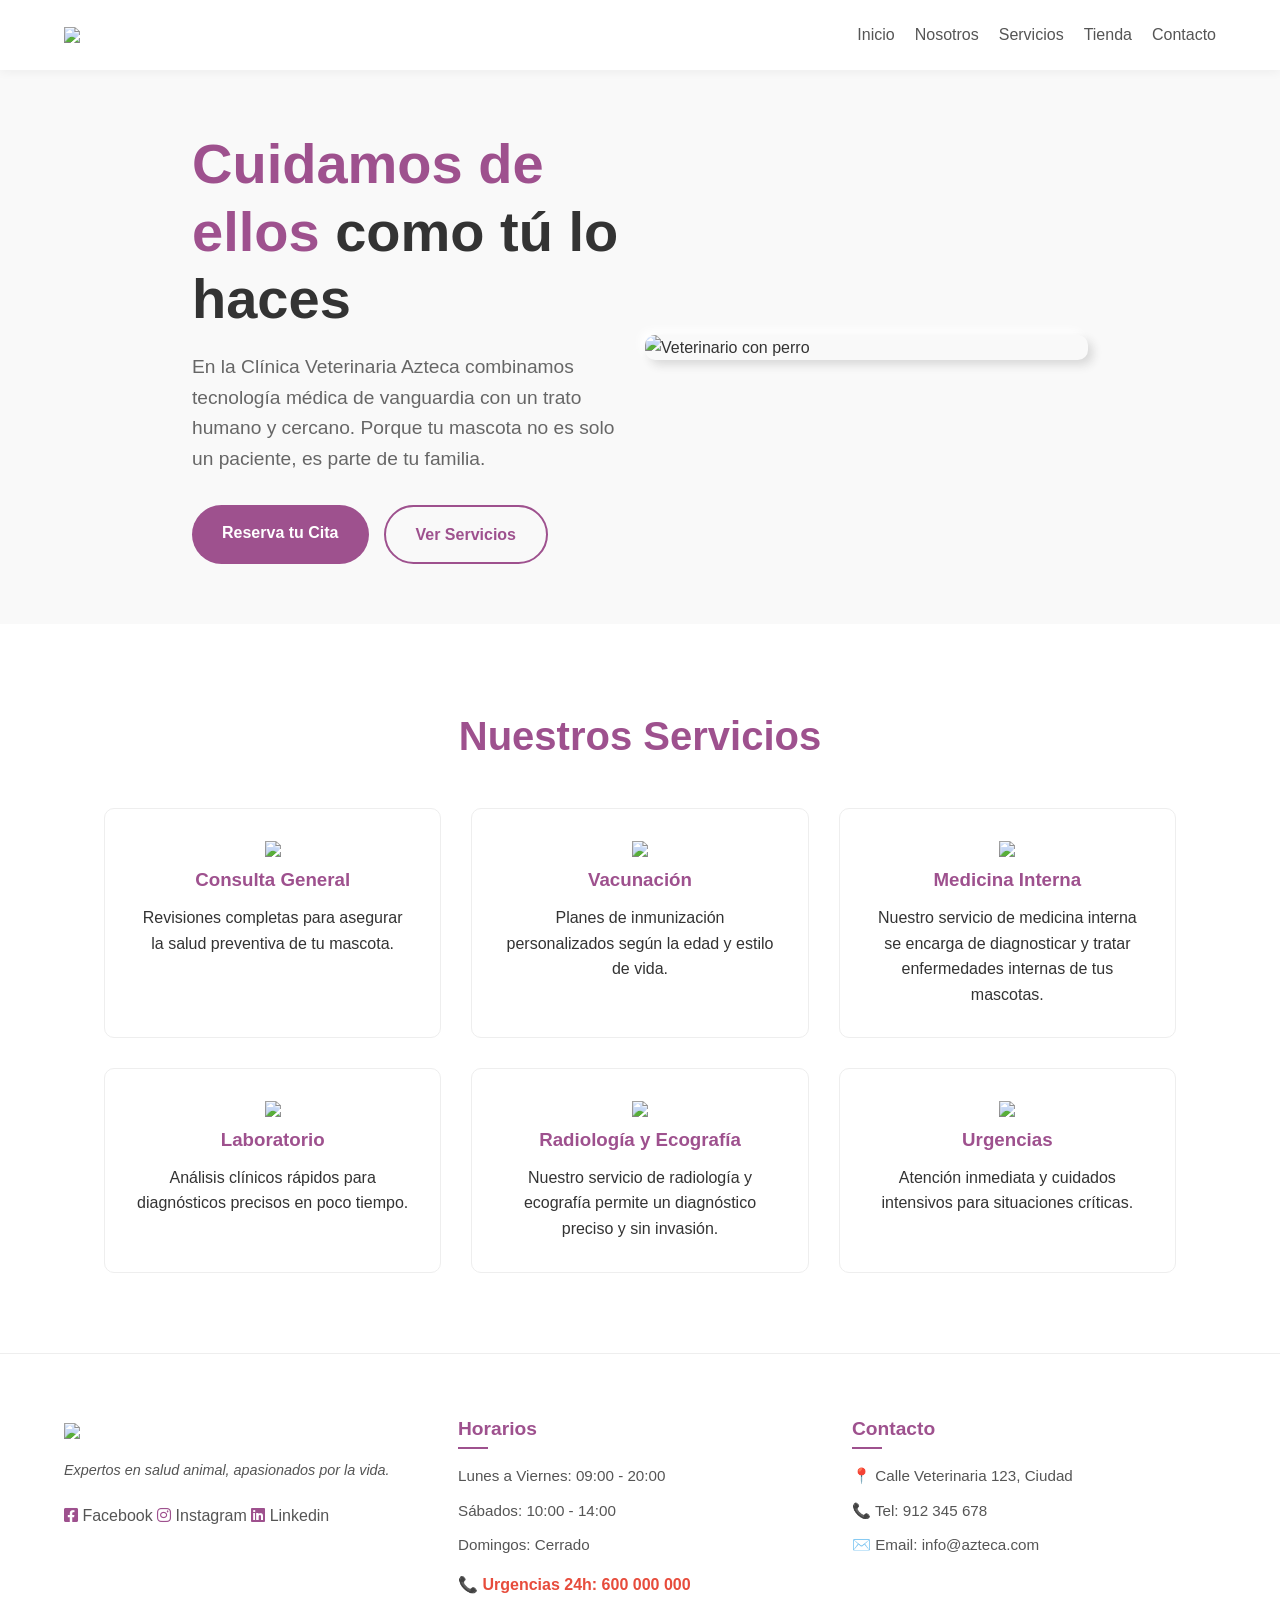
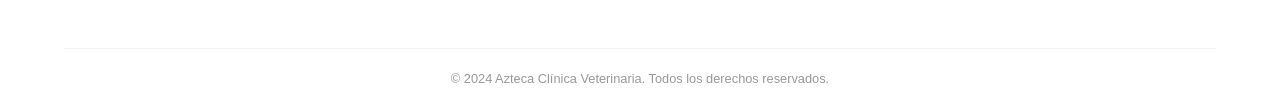
==== index.html @ 6cda9a6d "Add files via upload" ====
<!-- Sitio web de Clinica Veterinaria Azteca para trabajo obligatorio de asignatura Diseño Web
Está pagina es index.html, la principial donde se puede ver las distintas secciones que la componen como la etiqueta Head con los enlaces necesarios,
La etiqueta Body para el cuerpo de la página que incluye un Header con un NAV para el menú y logotipo.
La parte principial dividida en Section y finaliza con un Footer o píe de página. -->

<!DOCTYPE html>
<html lang="es">
<head>
    <!-- Se define el título de la página y los enlaces a los estilos CSS además del icono de la página web -->
    <meta charset="UTF-8">
    <meta name="viewport" content="width=device-width, initial-scale=1.0">
    <title>Clínica Veterinaria Azteca | Cuidamos tu mascota</title>
    <link rel="stylesheet" href="style.css">
    <link rel="stylesheet" href="https://cdnjs.cloudflare.com/ajax/libs/font-awesome/6.0.0/css/all.min.css">
    <link rel="icon" href="images/logop.png" type="image/png">
</head>
<body>
    <header>
        <div class="logo">
            <p><img src="images/logom.png" width="150"></p>
        </div>
        <nav>
            <ul>
                <li><a href="index.html">Inicio</a></li>
                <li><a href="nosotros.html">Nosotros</a></li>
                <li><a href="servicios.html">Servicios</a></li>
                <li><a href="tienda.html">Tienda</a></li>
                <li><a href="contacto.html">Contacto</a></li>
            </ul>
        </nav>
    </header>
    <section id="inicio" class="hero-principal">
        <div class="hero-content">
            <h1>Cuidamos de ellos <span>como tú lo haces</span></h1>
            <p>En la Clínica Veterinaria Azteca combinamos tecnología médica de vanguardia con un trato humano y cercano. Porque tu mascota no es solo un paciente, es parte de tu familia.</p>
            <div class="cta-buttons">
                <a href="contacto.html" class="btn-primario">Reserva tu Cita</a>
                <a href="#servicios" class="btn-secundario">Ver Servicios</a>
            </div>
        </div>
        <div class="hero-image">
            <img src="images/animales.jpg" alt="Veterinario con perro">
        </div>
    </section>
    <!-- Aquí irían el resto de secciones (Nosotros, Servicios, etc.) -->
    <section id="servicios" class="servicios-container">
        <h2>Nuestros Servicios</h2>
        <div class="grid-servicios">
            <!-- Fila 1 -->
            <div class="card-servicio">
                <p><img src="images/salud.jpg" height="100"></p>
                <h3>Consulta General</h3>
                <p>Revisiones completas para asegurar la salud preventiva de tu mascota.</p>
            </div>
            <div class="card-servicio">
                <p><img src="images/preventiva.jpg" height="100"></p>
                <h3>Vacunación</h3>
                <p>Planes de inmunización personalizados según la edad y estilo de vida.</p>
            </div>
            <div class="card-servicio">
                <p><img src="images/interna.jpg" height="100"></p>
                <h3>Medicina Interna</h3>
                <p>Nuestro servicio de medicina interna se encarga de diagnosticar y tratar enfermedades internas de tus mascotas.</p>
            </div>
            <!-- Fila 2 -->
            <div class="card-servicio">
                <p><img src="images/laboratorio.jpg" height="100"></p>
                <h3>Laboratorio</h3>
                <p>Análisis clínicos rápidos para diagnósticos precisos en poco tiempo.</p>
            </div>
            <div class="card-servicio">
                <p><img src="images/ecografia.jpg" height="100"></p>
                <h3>Radiología y Ecografía</h3>
                <p>Nuestro servicio de radiología y ecografía permite un diagnóstico preciso y sin invasión.</p>
            </div>
            <div class="card-servicio">
                <p><img src="images/hospitalizacion.jpg" height="100"></p>
                <h3>Urgencias</h3>
                <p>Atención inmediata y cuidados intensivos para situaciones críticas.</p>
            </div>
        </div>
    </section>
    <!-- Pie de página con diversa información de contacto separada en 3 bloques -->
    <footer>
        <div class="footer-grid">
            <!-- Columna Izquierda: Logo y Redes -->
            <div class="footer-col">
                <div class="footer-logo">
                    <p><img src="images/logom.png" width="150"></p>
                </div>
                <p class="eslogan">Expertos en salud animal, apasionados por la vida.</p>
                <div class="iconos-redes-sociales">
					<a href="https://www.facebook.com" target="_blank"><i class="fab fa-facebook-square"></i></a> Facebook
					<a href="https://instagram.com" target="_blank"><i class="fab fa-instagram"></i></a> Instagram
					<a href="https://www.linkedin.com" target="_blank"><i class="fab fa-linkedin"></i></a> Linkedin
                </div>
            </div>
            <!-- Columna Centro: Horario y Urgencias -->
            <div class="footer-col">
                <h4>Horarios</h4>
                <div class="horarios">
                    <p>Lunes a Viernes: 09:00 - 20:00</p>
                    <p>Sábados: 10:00 - 14:00</p>
                    <p>Domingos: Cerrado</p>
                    <span class="urgencias">📞 Urgencias 24h: 600 000 000</span>
                </div>
            </div>
            <!-- Columna Derecha: Contacto -->
            <div class="footer-col">
                <h4>Contacto</h4>
                <div class="contacto-info">
                    <p>📍 Calle Veterinaria 123, Ciudad</p>
                    <p>📞 Tel: 912 345 678</p>
                    <p>✉️ Email: info@azteca.com</p>
                </div>
            </div>
        </div>
        <div class="copyright">
            &copy; 2024 Azteca Clínica Veterinaria. Todos los derechos reservados.
        </div>
    </footer>
</body>
</html>
---- style.css ----
/* Archivo style.css para el sitio web Azteca, como trabajo obligatorio de la asignatura Diseño Web */

        * { margin: 0; padding: 0; box-sizing: border-box; font-family: 'Segoe UI', Tahoma, Geneva, Verdana, sans-serif; }
        body { background-color: #ffffff; color: #333; line-height: 1.6; }
        
        /* Navegación y Logo */
        header {
            background: #fff;
            padding: 1rem 5%;
            display: flex;
            justify-content: space-between;
            align-items: center;
            position: sticky;
            top: 0;
            box-shadow: 0 2px 10px rgba(0,0,0,0.05);
            z-index: 1000;
        }

        .logo { font-weight: bold; font-size: 1.5rem; color: #2c3e50; display: flex; align-items: center; }
        .logo span { color: #9E518E; margin-right: 5px; }

        nav ul { display: flex; list-style: none; }
        nav ul li { margin-left: 20px; }
        nav ul li a { text-decoration: none; color: #555; font-weight: 500; transition: 0.3s; }
        nav ul li a:hover { color: #9E518E; }

        /* hero */

        .hero {
            height: 60vh;
            display: flex;
            flex-direction: column;
            justify-content: center;
            align-items: center;
            text-align: center;
            background: #f9f9f9;
            padding: 20px;
        }
        .hero h1 { font-size: 3rem; margin-bottom: 1rem; color: #9E518E; }
        .btn { background: #27ae60; color: white; padding: 10px 25px; text-decoration: none; border-radius: 5px; margin-top: 20px; }

        .hero-principal {
            display: flex;
            align-items: center;
            justify-content: space-between;
            padding: 60px 15%;
            background: #f9f9f9; /* Fondo blanco solicitado */
            min-height: 40vh;
            gap: 10px;
            background-image: url('images/logo.png'); 
            background-size:contain;       /* Ajusta la imagen para que cubra todo el espacio */
            background-position: left;  /* Centra la imagen dentro del div */
            background-repeat: no-repeat;
        }

        .hero-section {
            padding: 80px 5%; 
            background: #f9f9f9;
        }

        .hero-content {
            flex: 1;
            max-width: 800px;
        }

        .hero-content h1 {
            font-size: 3.5rem;
            color: #9E518E;
            line-height: 1.2;
            margin-bottom: 20px;
        }

        .hero-content h2 {
            font-size: 1.5rem;
            margin-bottom: 40px;
            color: #9E518E;
        }

        .hero-content h1 span {
            color: #333;
        }

        .hero-content p {
            font-size: 1.2rem;
            color: #666;
            margin-bottom: 30px;
        }

        .hero-image {
            flex: 1;
            display: flex;
            justify-content: center;
        }

        .hero-image img {
            width: 100%;
            max-width: 1000px;
            border-radius: 10px; /* Bordes suaves modernos */
            box-shadow: 5px 5px 10px #d9d9d9, -5px -5px 10px #ffffff;
        }

        .cta-buttons {
            display: flex;
            gap: 15px;
        }

        .btn-primario {
            background: #9E518E;
            color: white;
            padding: 15px 30px;
            text-decoration: none;
            border-radius: 50px;
            font-weight: bold;
            transition: 0.3s;
        }

        .btn-secundario {
            border: 2px solid #9E518E;
            color: #9E518E;
            padding: 15px 30px;
            text-decoration: none;
            border-radius: 50px;
            font-weight: bold;
            transition: 0.3s;
        }

        .btn-primario:hover { background: #9E518E; }
        .btn-secundario:hover { background: #dcc7d8; }

        /* Section */

        .servicios-container {
            padding: 80px 5%;
            max-width: 1200px;
            margin: 0 auto;
            text-align: center;
        }

        .servicios-container h2 {
            font-size: 2.5rem;
            margin-bottom: 40px;
            color: #9E518E;
        }

        .grid-servicios {
            display: grid;
            text-align: center;
            /* Crea 3 columnas de igual tamaño */
            grid-template-columns: repeat(3, 1fr);
            gap: 30px;
            max-width: 1200px;
        }

        .card-servicio {
            padding: 30px;
            border: 1px solid #eee;
            border-radius: 10px;
            transition: transform 0.3s, box-shadow 0.3s;
            background: #fff;
        }

        .card-servicio:hover {
            transform: translateY(-10px);
            box-shadow: 0 10px 20px rgba(0,0,0,0.05);
        }

        .card-servicio span {
            font-size: 3rem;
            display: block;
            margin-bottom: 15px;
        }

        .card-servicio h3 {
            margin-bottom: 10px;
            color: #9E518E;
        }

        /* footer */
        
        footer {
            background-color: #ffffff;
            border-top: 1px solid #eee;
            padding: 60px 5% 20px;
            color: #555;
        }

        .footer-grid {
            display: grid;
            grid-template-columns: repeat(3, 1fr);
            gap: 30px;
            max-width: 1200px;
            margin: 0 auto;
        }

        .footer-col h4 {
            color: #9E518E;
            margin-bottom: 20px;
            font-size: 1.2rem;
            position: relative;
        }

        .footer-col h4::after {
            content: '';
            width: 30px;
            height: 2px;
            background: #9E518E;
            position: absolute;
            bottom: -5px;
            left: 0;
        }

        /* Columna Izquierda: Logo y Redes */
        .footer-logo { font-size: 1.4rem; font-weight: bold; color: #9E518E; margin-bottom: 10px; }
        .footer-logo span { color: #9E518E; }
        .eslogan { font-size: 0.9rem; margin-bottom: 20px; font-style: italic; }

        .redes-sociales a {
            font-size: 1rem;
            text-decoration: none;
            margin-right: 15px;
            transition: 0.3s;
        }
        .redes-sociales a:hover { opacity: 0.7; }

        .iconos-redes-sociales  a{
            color: #9E518E;
        }

        .iconos-redes-sociales ul li{
            position: left;
            padding: 10px;
        }

        /* Columna Centro: Horarios */
        .horarios p, .contacto-info p {
            margin-bottom: 10px;
            font-size: 0.95rem;
        }
        .urgencias {
            color: #e74c3c;
            font-weight: bold;
            display: block;
            margin-top: 15px;
        }

        /* Copyright */
        .copyright {
            text-align: center;
            margin-top: 50px;
            padding-top: 20px;
            border-top: 1px solid #f2f2f2;
            font-size: 0.8rem;
            color: #999;
        }

        /* Responsividad 
         para pantallas grandes */

        @media (max-width: 992px) {
            .hero-principal {
                flex-direction: column-reverse;
                text-align: center;
                padding-top: 40px;
            }
            .hero-content h1 { font-size: 2.5rem; }
            .cta-buttons { justify-content: center; }
            .hero-image img { max-width: 80%; }
            .grid-servicios { grid-template-columns: repeat(2, 1fr); }
            /* Responsividad del Footer */
            .footer-grid { grid-template-columns: 1fr; text-align: center; }
            .footer-col h4::after { left: 50%; transform: translateX(-50%); }
            .redes-sociales a { margin: 0 10px; }
        }
        /* Para pantallas pequeñas */
        @media (max-width: 600px) {
            .grid-servicios { grid-template-columns: 1fr; }
            header { flex-direction: column; }
            nav ul { margin-top: 1rem; flex-wrap: wrap; justify-content: center; }
            nav ul li { margin: 5px 10px; }
            .hero h1 { font-size: 2rem; }
        }
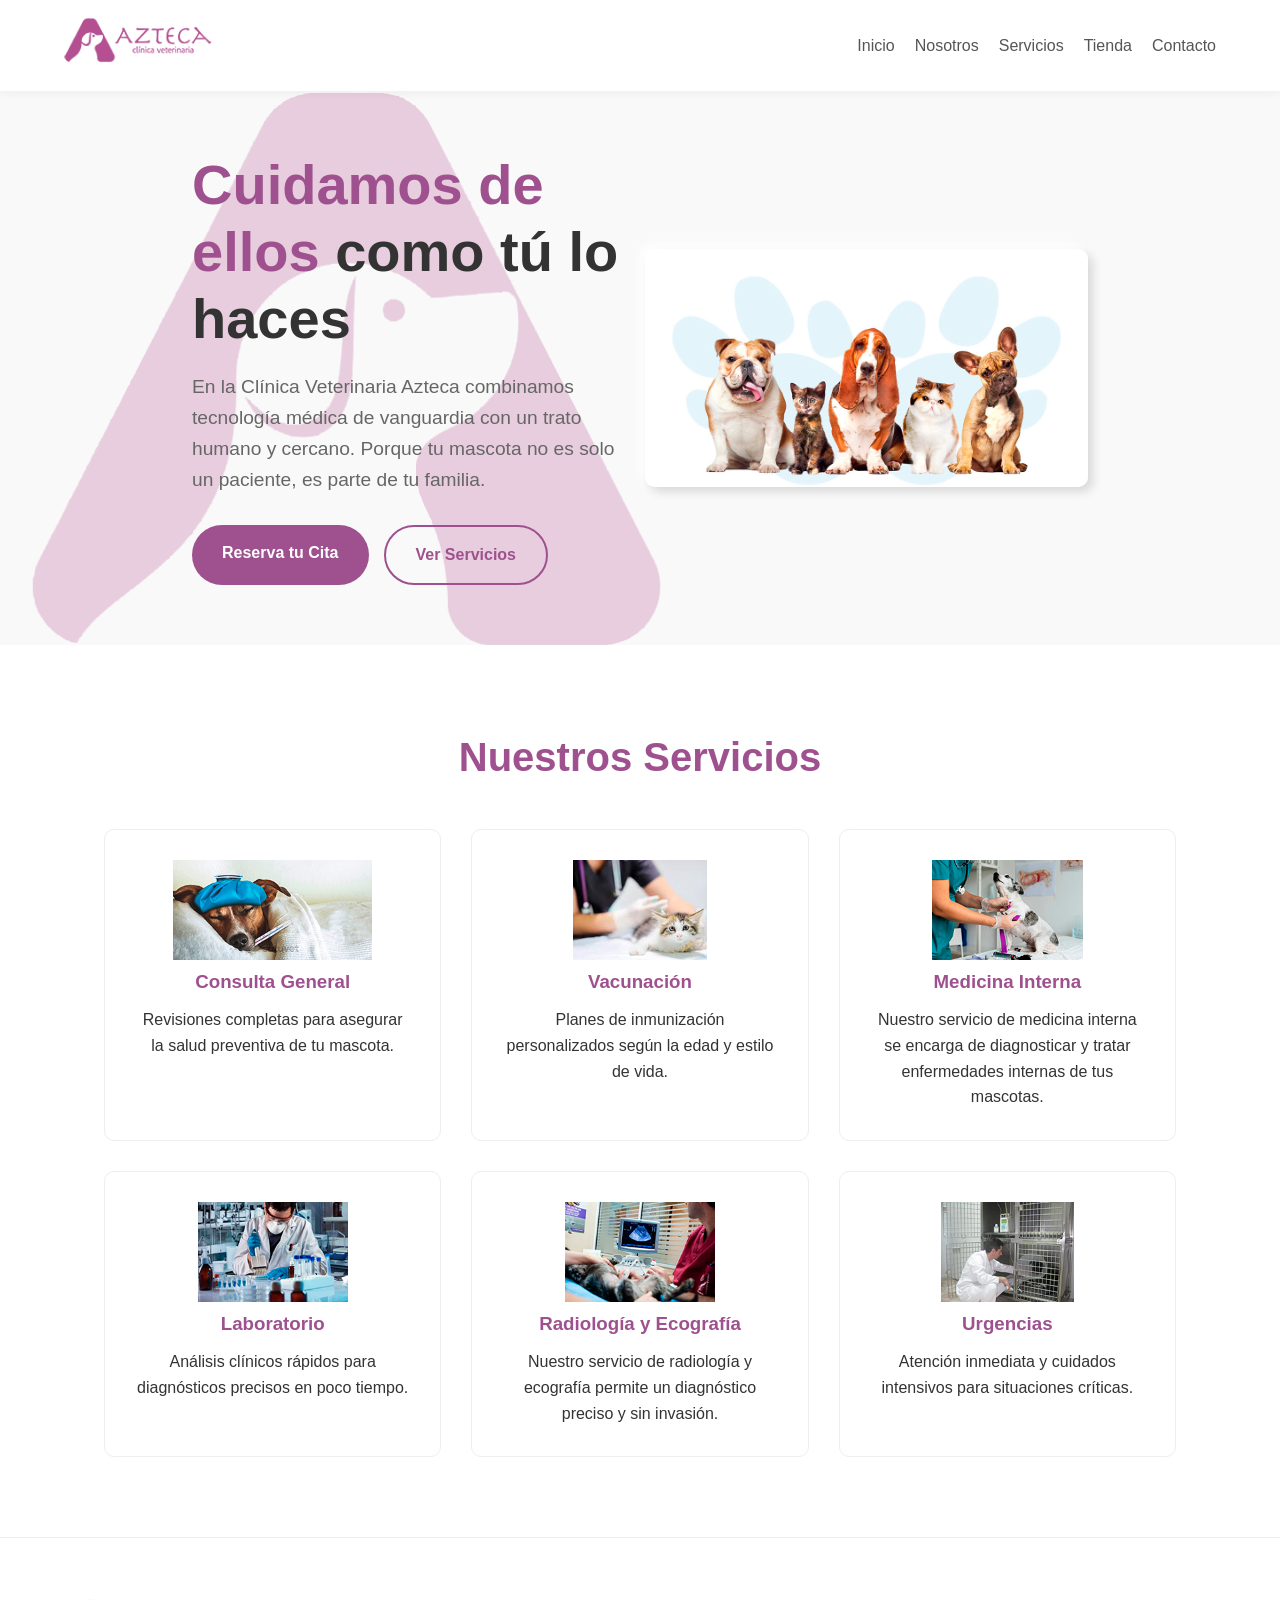
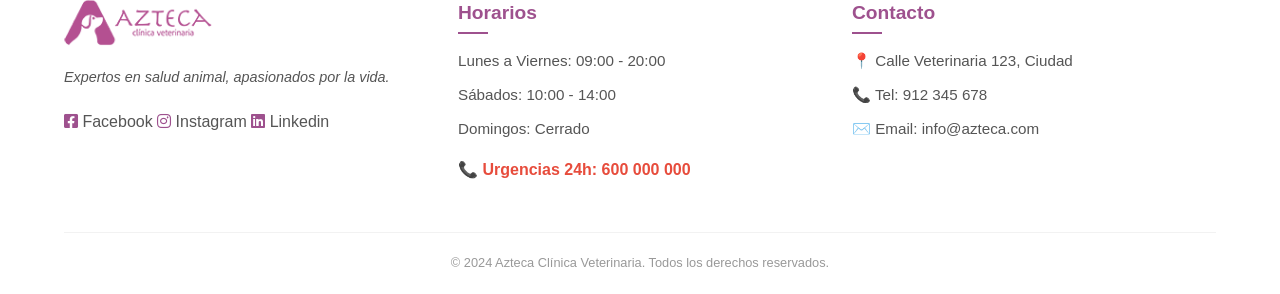
==== commit 026a3757: "Add files via upload" ====
--- a/index.html
+++ b/index.html
@@ -17,7 +17,7 @@
 <body>
     <header>
         <div class="logo">
-            <p><img src="images/logom.png" width="150"></p>
+            <p><img src="images/logom.png" width="150" alt="logo"></p>
         </div>
         <nav>
             <ul>
@@ -48,33 +48,33 @@
         <div class="grid-servicios">
             <!-- Fila 1 -->
             <div class="card-servicio">
-                <p><img src="images/salud.jpg" height="100"></p>
+                <p><img src="images/salud.jpg" height="100" alt="Consulta GEeneral"></p>
                 <h3>Consulta General</h3>
                 <p>Revisiones completas para asegurar la salud preventiva de tu mascota.</p>
             </div>
             <div class="card-servicio">
-                <p><img src="images/preventiva.jpg" height="100"></p>
+                <p><img src="images/preventiva.jpg" height="100" alt="Vacunación"></p>
                 <h3>Vacunación</h3>
                 <p>Planes de inmunización personalizados según la edad y estilo de vida.</p>
             </div>
             <div class="card-servicio">
-                <p><img src="images/interna.jpg" height="100"></p>
+                <p><img src="images/interna.jpg" height="100" alt="Medicina Interna"></p>
                 <h3>Medicina Interna</h3>
                 <p>Nuestro servicio de medicina interna se encarga de diagnosticar y tratar enfermedades internas de tus mascotas.</p>
             </div>
             <!-- Fila 2 -->
             <div class="card-servicio">
-                <p><img src="images/laboratorio.jpg" height="100"></p>
+                <p><img src="images/laboratorio.jpg" height="100" alt="Laboratorio"></p>
                 <h3>Laboratorio</h3>
                 <p>Análisis clínicos rápidos para diagnósticos precisos en poco tiempo.</p>
             </div>
             <div class="card-servicio">
-                <p><img src="images/ecografia.jpg" height="100"></p>
+                <p><img src="images/ecografia.jpg" height="100" alt="Radiología y Ecografía"></p>
                 <h3>Radiología y Ecografía</h3>
                 <p>Nuestro servicio de radiología y ecografía permite un diagnóstico preciso y sin invasión.</p>
             </div>
             <div class="card-servicio">
-                <p><img src="images/hospitalizacion.jpg" height="100"></p>
+                <p><img src="images/hospitalizacion.jpg" height="100" alt="Urgencias"></p>
                 <h3>Urgencias</h3>
                 <p>Atención inmediata y cuidados intensivos para situaciones críticas.</p>
             </div>
@@ -86,7 +86,7 @@
             <!-- Columna Izquierda: Logo y Redes -->
             <div class="footer-col">
                 <div class="footer-logo">
-                    <p><img src="images/logom.png" width="150"></p>
+                    <p><img src="images/logom.png" width="150" alt="logo"></p>
                 </div>
                 <p class="eslogan">Expertos en salud animal, apasionados por la vida.</p>
                 <div class="iconos-redes-sociales">
--- a/style.css
+++ b/style.css
@@ -63,6 +63,18 @@
             max-width: 800px;
         }
 
+        .datos {
+        display: flex; 
+        justify-content: space-around; 
+        flex-wrap: wrap; 
+        gap: 20px;
+        }
+
+        .hero-content strong {
+        font-size: 2rem; 
+        color: #27ae60;
+        }
+
         .hero-content h1 {
             font-size: 3.5rem;
             color: #9E518E;
@@ -224,11 +236,6 @@
 
         .iconos-redes-sociales  a{
             color: #9E518E;
-        }
-
-        .iconos-redes-sociales ul li{
-            position: left;
-            padding: 10px;
         }
 
         /* Columna Centro: Horarios */
